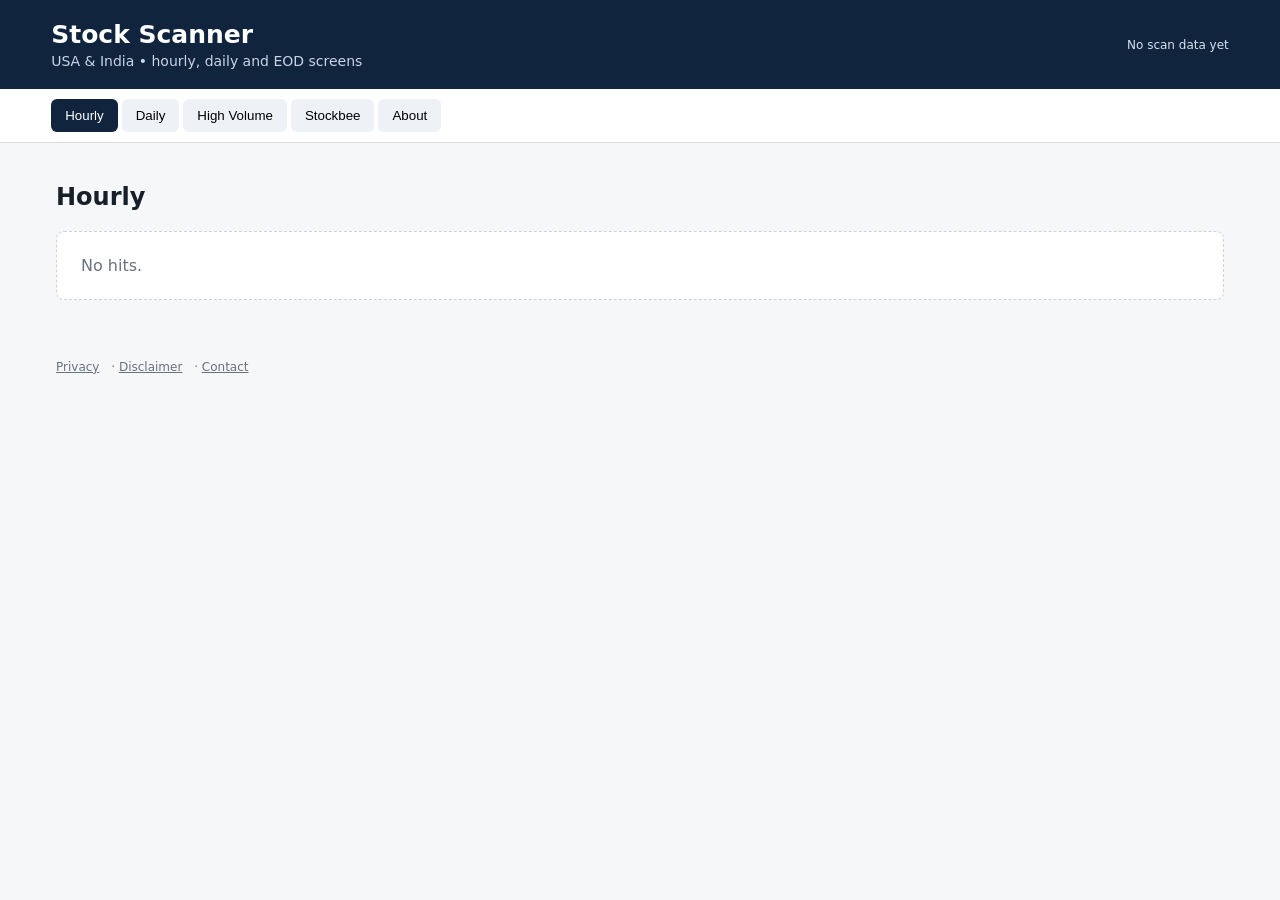
==== public/index.html @ bdb589fd "Scripts, public and database files added" ====
<!doctype html>
<html lang="en">
<head>
<meta charset="utf-8"><meta name="viewport" content="width=device-width,initial-scale=1">
<title>Stock Scanner</title>
<meta name="description" content="USA and India stock scanner results, momentum, volume and Stockbee screens.">
<link rel="stylesheet" href="style.css">
</head>
<body>
<header><div><h1>Stock Scanner</h1><p>USA & India • hourly, daily and EOD screens</p></div><div id="updated">Loading…</div></header>
<nav id="tabs">
<button class="active" data-tab="hourly">Hourly</button>
<button data-tab="daily">Daily</button>
<button data-tab="eod">High Volume</button>
<button data-tab="stockbee">Stockbee</button>
<button data-tab="about">About</button>
</nav>
<main>
<section id="hourly" class="tab active"><h2>Hourly</h2><div id="hourly-data"></div></section>
<section id="daily" class="tab"><h2>Daily</h2><div id="daily-data"></div></section>
<section id="eod" class="tab"><h2>High Volume — EOD</h2><div id="eod-data"></div></section>
<section id="stockbee" class="tab"><h2>Stockbee</h2><div id="stockbee-data"></div></section>
<section id="about" class="tab">
<h2>About this scanner</h2>
<p>This site presents rule-based stock screening results generated from the site's scanning scripts. It is for informational and educational purposes only and is not investment advice.</p>
<p>Scanner results can be delayed, incomplete or affected by data-provider limits. Always verify prices and company information independently before making financial decisions.</p>
</section>
</main>
<footer><a href="#">Privacy</a> · <a href="#">Disclaimer</a> · <a href="#">Contact</a></footer>
<script src="app.js"></script>
</body></html>
---- public/style.css ----
*{box-sizing:border-box}body{margin:0;font-family:system-ui,-apple-system,Segoe UI,Roboto,Arial,sans-serif;background:#f6f7f9;color:#17202a}header{display:flex;justify-content:space-between;align-items:center;padding:20px max(16px,4vw);background:#10243e;color:white}h1{margin:0;font-size:25px}header p{margin:4px 0 0;color:#c8d5e5;font-size:14px}#updated{font-size:12px;color:#d7e2ef;text-align:right}nav{display:flex;gap:4px;overflow:auto;padding:10px max(16px,4vw);background:white;border-bottom:1px solid #ddd;position:sticky;top:0;z-index:2}nav button{border:0;background:#eef1f5;padding:9px 14px;border-radius:6px;cursor:pointer;white-space:nowrap}nav button.active{background:#10243e;color:white}main{max-width:1200px;margin:0 auto;padding:20px 16px}.tab{display:none}.tab.active{display:block}.group{background:white;border:1px solid #e0e3e8;border-radius:8px;margin:0 0 16px;overflow:auto}.group h3{margin:0;padding:12px 14px;background:#f0f3f7;font-size:15px}.meta{padding:10px 14px;font-size:12px;color:#68727d}.table{width:100%;border-collapse:collapse;font-size:13px}.table th,.table td{padding:9px 12px;border-top:1px solid #edf0f3;text-align:left;white-space:nowrap}.table th{font-size:11px;text-transform:uppercase;color:#66717d;background:#fafbfc}.ticker{font-weight:700}.empty{background:white;border:1px dashed #cbd2da;border-radius:8px;padding:24px;color:#69737d}footer{max-width:1200px;margin:20px auto;padding:20px 16px;color:#68727d;font-size:12px}footer a{color:inherit;margin-right:8px}@media(max-width:650px){header{align-items:flex-start;gap:10px;flex-direction:column}#updated{text-align:left}}
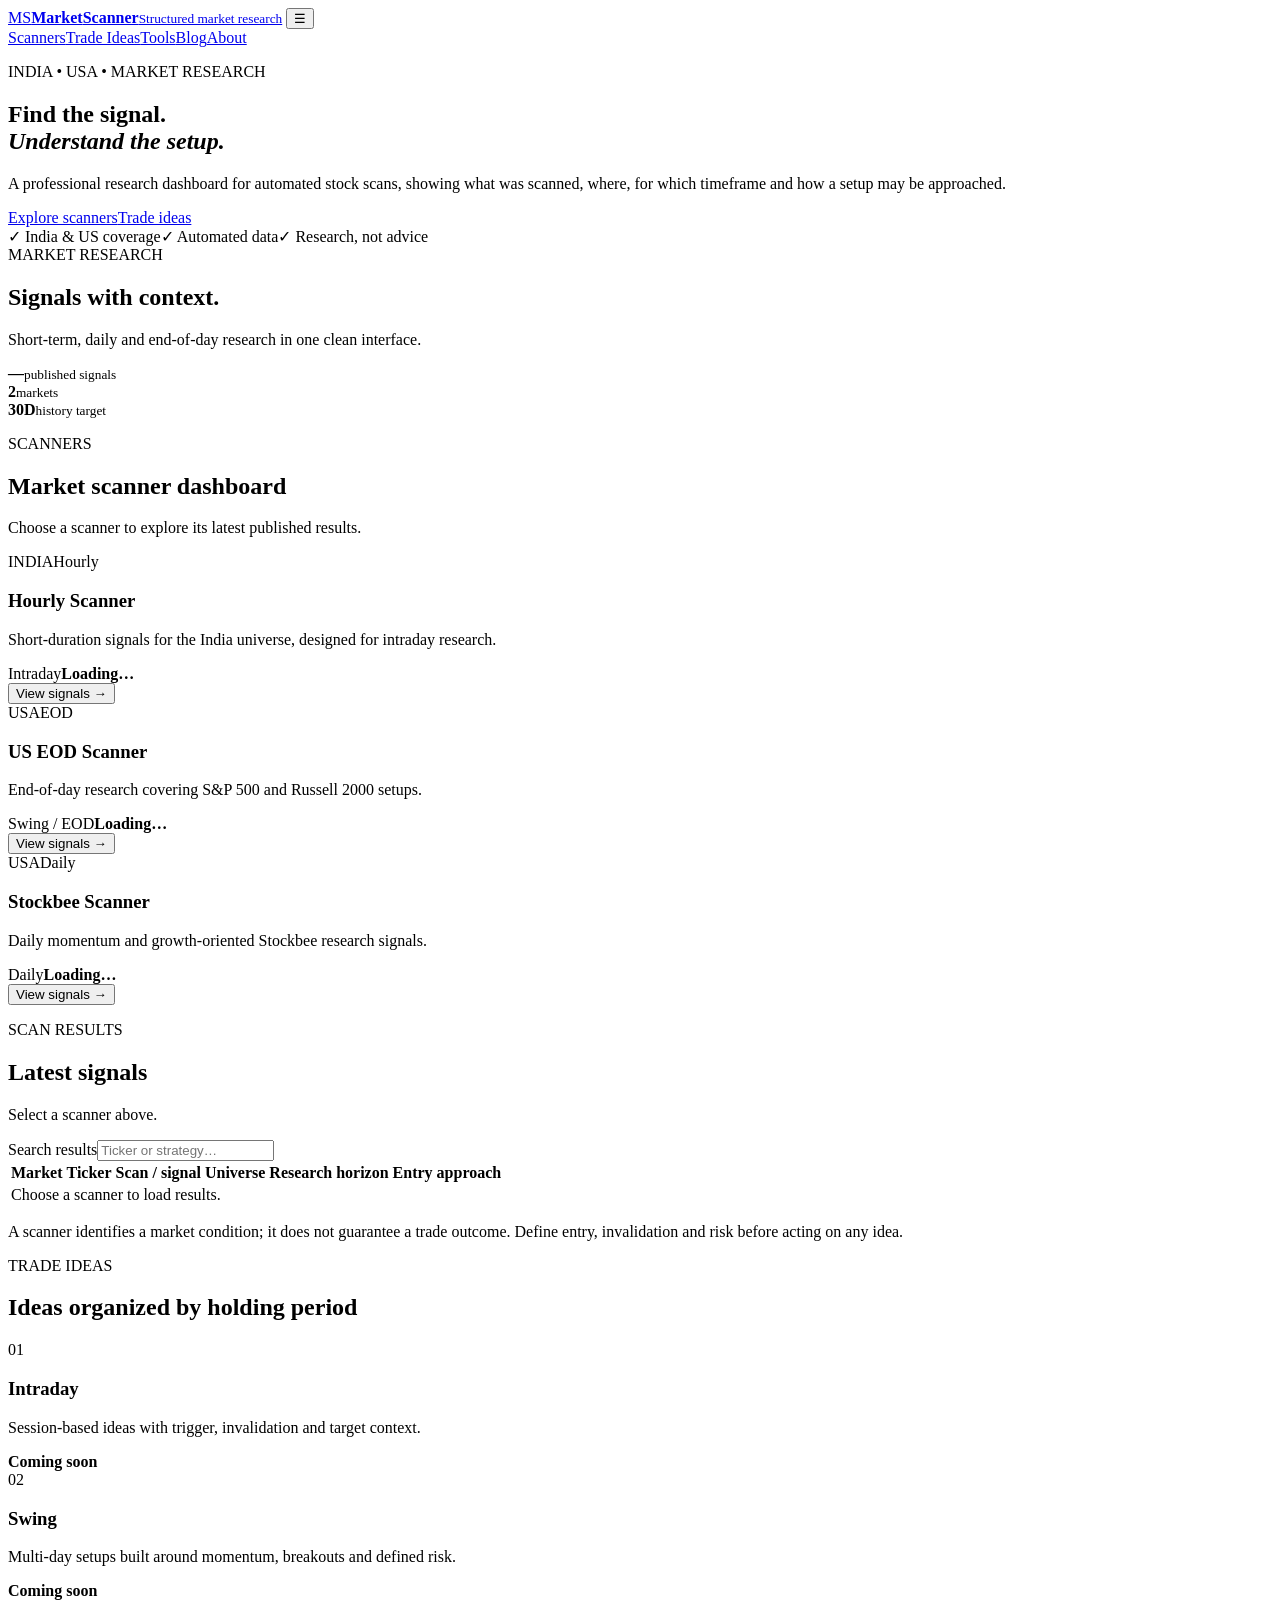
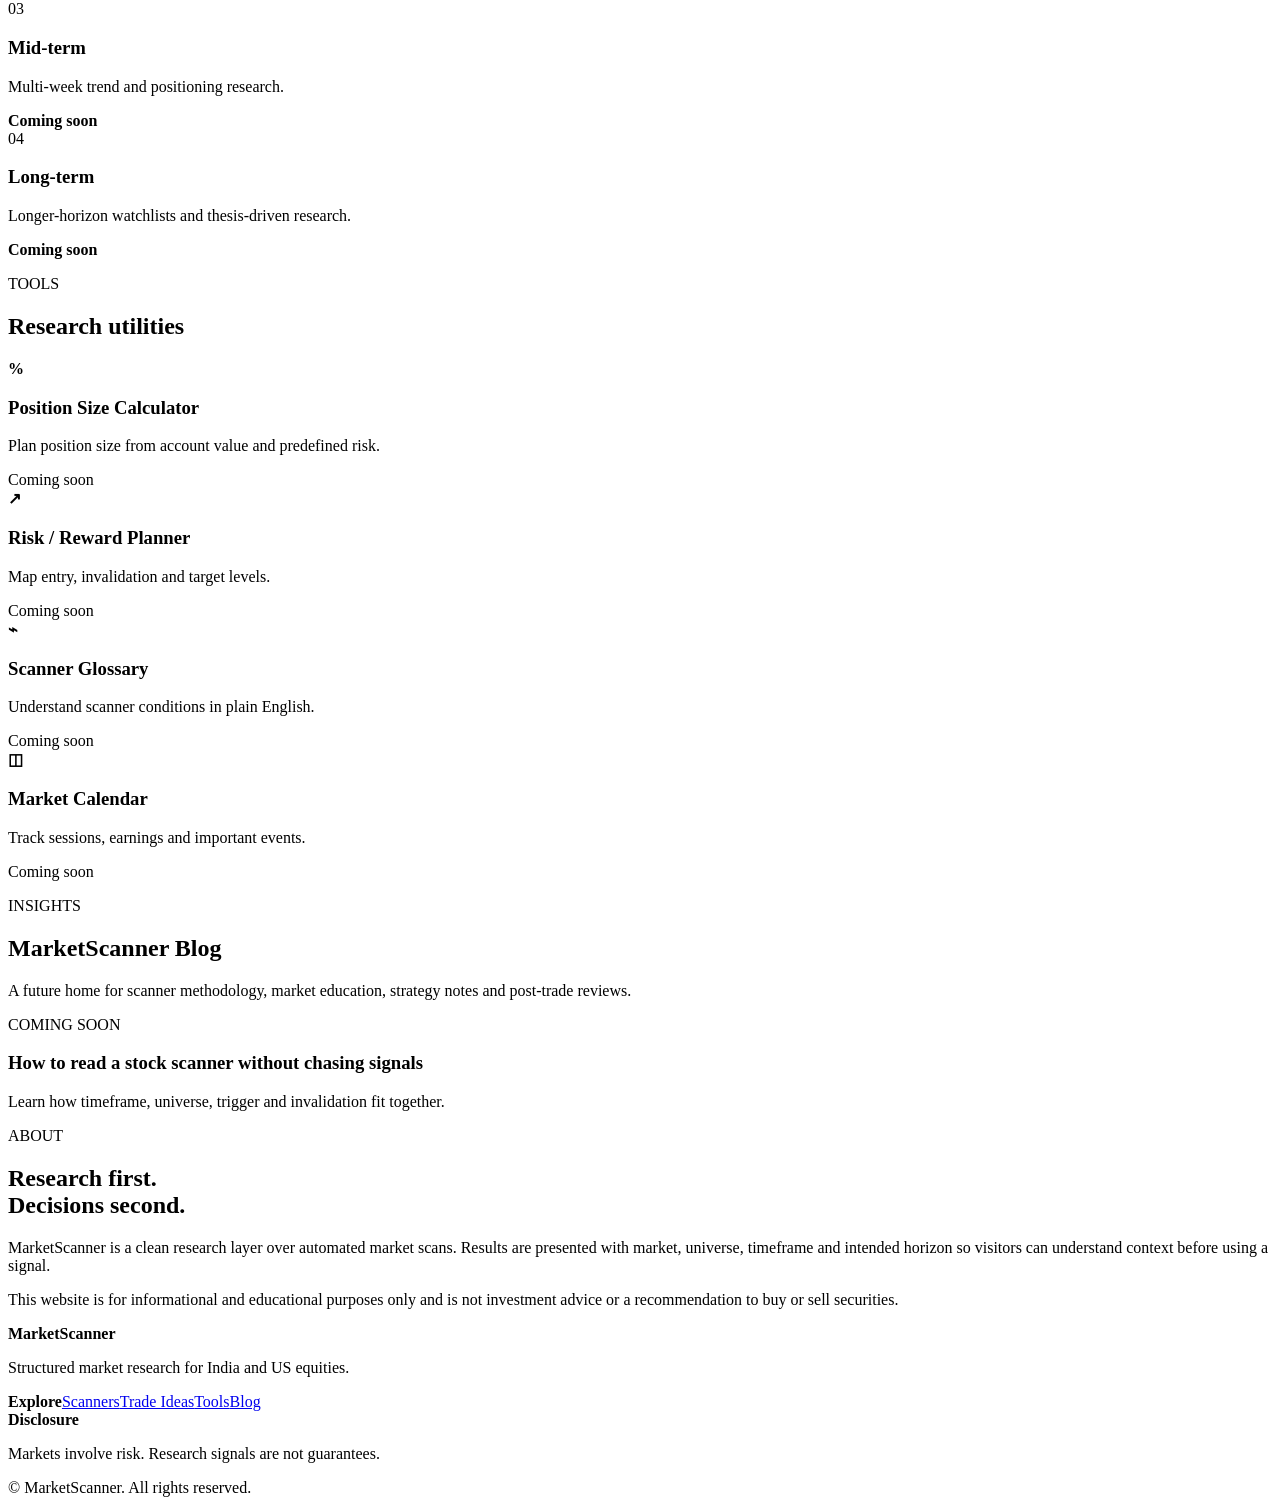
==== commit 325cbbfb: "Add files via upload" ====
--- a/public/index.html
+++ b/public/index.html
@@ -2,30 +2,60 @@
 <html lang="en">
 <head>
 <meta charset="utf-8"><meta name="viewport" content="width=device-width,initial-scale=1">
-<title>Stock Scanner</title>
-<meta name="description" content="USA and India stock scanner results, momentum, volume and Stockbee screens.">
-<link rel="stylesheet" href="style.css">
+<title>MarketScanner | India & US Stock Market Research</title>
+<meta name="description" content="Professional stock market scanner for India and the United States. Explore hourly, EOD and Stockbee signals with market, timeframe and strategy context.">
+<meta name="robots" content="index,follow"><meta name="theme-color" content="#f7f9fc">
+<meta property="og:type" content="website"><meta property="og:title" content="MarketScanner | India & US Stock Market Research">
+<meta property="og:description" content="Structured stock scanner research for India and US equities.">
+<link rel="stylesheet" href="assets/styles.css">
 </head>
 <body>
-<header><div><h1>Stock Scanner</h1><p>USA & India • hourly, daily and EOD screens</p></div><div id="updated">Loading…</div></header>
-<nav id="tabs">
-<button class="active" data-tab="hourly">Hourly</button>
-<button data-tab="daily">Daily</button>
-<button data-tab="eod">High Volume</button>
-<button data-tab="stockbee">Stockbee</button>
-<button data-tab="about">About</button>
-</nav>
+<header class="site-header"><div class="container nav-wrap">
+<a class="brand" href="#home"><span class="brand-mark">MS</span><span><strong>Market<span>Scanner</span></strong><small>Structured market research</small></span></a>
+<button class="nav-toggle" aria-label="Toggle navigation">☰</button>
+<nav class="nav" aria-label="Primary navigation"><a href="#scanners">Scanners</a><a href="#ideas">Trade Ideas</a><a href="#tools">Tools</a><a href="#blog">Blog</a><a href="#about">About</a></nav>
+</div></header>
 <main>
-<section id="hourly" class="tab active"><h2>Hourly</h2><div id="hourly-data"></div></section>
-<section id="daily" class="tab"><h2>Daily</h2><div id="daily-data"></div></section>
-<section id="eod" class="tab"><h2>High Volume — EOD</h2><div id="eod-data"></div></section>
-<section id="stockbee" class="tab"><h2>Stockbee</h2><div id="stockbee-data"></div></section>
-<section id="about" class="tab">
-<h2>About this scanner</h2>
-<p>This site presents rule-based stock screening results generated from the site's scanning scripts. It is for informational and educational purposes only and is not investment advice.</p>
-<p>Scanner results can be delayed, incomplete or affected by data-provider limits. Always verify prices and company information independently before making financial decisions.</p>
-</section>
+<section id="home" class="hero"><div class="container hero-grid"><div>
+<p class="eyebrow">INDIA • USA • MARKET RESEARCH</p>
+<h1>Find the signal.<br><em>Understand the setup.</em></h1>
+<p class="lead">A professional research dashboard for automated stock scans, showing what was scanned, where, for which timeframe and how a setup may be approached.</p>
+<div class="actions"><a class="btn primary" href="#scanners">Explore scanners</a><a class="btn secondary" href="#ideas">Trade ideas</a></div>
+<div class="trust"><span>✓ India &amp; US coverage</span><span>✓ Automated data</span><span>✓ Research, not advice</span></div>
+</div><div class="hero-panel"><span class="eyebrow light">MARKET RESEARCH</span><h2>Signals with context.</h2><p>Short-term, daily and end-of-day research in one clean interface.</p>
+<div class="stats"><div><b id="total">—</b><small>published signals</small></div><div><b>2</b><small>markets</small></div><div><b>30D</b><small>history target</small></div></div></div></div></section>
+
+<section id="scanners" class="section"><div class="container"><div class="section-head"><div><p class="eyebrow">SCANNERS</p><h2>Market scanner dashboard</h2><p class="muted">Choose a scanner to explore its latest published results.</p></div></div>
+<div class="scanner-grid">
+<article class="scanner-card"><div class="card-top"><span class="pill india">INDIA</span><span>Hourly</span></div><h3>Hourly Scanner</h3><p>Short-duration signals for the India universe, designed for intraday research.</p><div class="meta"><span>Intraday</span><b id="hourly-count">Loading…</b></div><button class="text-link" data-scan="hourly">View signals →</button></article>
+<article class="scanner-card"><div class="card-top"><span class="pill usa">USA</span><span>EOD</span></div><h3>US EOD Scanner</h3><p>End-of-day research covering S&amp;P 500 and Russell 2000 setups.</p><div class="meta"><span>Swing / EOD</span><b id="eod-count">Loading…</b></div><button class="text-link" data-scan="eod">View signals →</button></article>
+<article class="scanner-card"><div class="card-top"><span class="pill usa">USA</span><span>Daily</span></div><h3>Stockbee Scanner</h3><p>Daily momentum and growth-oriented Stockbee research signals.</p><div class="meta"><span>Daily</span><b id="stockbee-count">Loading…</b></div><button class="text-link" data-scan="stockbee">View signals →</button></article>
+</div></div></section>
+
+<section id="results" class="section gray"><div class="container"><div class="section-head results-head"><div><p class="eyebrow">SCAN RESULTS</p><h2 id="result-title">Latest signals</h2><p class="muted" id="result-context">Select a scanner above.</p></div><div><label class="search-label" for="search">Search results</label><input id="search" type="search" placeholder="Ticker or strategy…"></div></div>
+<div class="table-wrap"><table><thead><tr><th>Market</th><th>Ticker</th><th>Scan / signal</th><th>Universe</th><th>Research horizon</th><th>Entry approach</th></tr></thead><tbody id="results-body"><tr><td colspan="6" class="empty">Choose a scanner to load results.</td></tr></tbody></table></div>
+<p class="disclaimer">A scanner identifies a market condition; it does not guarantee a trade outcome. Define entry, invalidation and risk before acting on any idea.</p></div></section>
+
+<section id="ideas" class="section"><div class="container"><p class="eyebrow">TRADE IDEAS</p><h2>Ideas organized by holding period</h2><div class="idea-grid">
+<article><span>01</span><h3>Intraday</h3><p>Session-based ideas with trigger, invalidation and target context.</p><b>Coming soon</b></article>
+<article><span>02</span><h3>Swing</h3><p>Multi-day setups built around momentum, breakouts and defined risk.</p><b>Coming soon</b></article>
+<article><span>03</span><h3>Mid-term</h3><p>Multi-week trend and positioning research.</p><b>Coming soon</b></article>
+<article><span>04</span><h3>Long-term</h3><p>Longer-horizon watchlists and thesis-driven research.</p><b>Coming soon</b></article>
+</div></div></section>
+
+<section id="tools" class="section gray"><div class="container"><p class="eyebrow">TOOLS</p><h2>Research utilities</h2><div class="tool-grid">
+<article><strong>%</strong><h3>Position Size Calculator</h3><p>Plan position size from account value and predefined risk.</p><span>Coming soon</span></article>
+<article><strong>↗</strong><h3>Risk / Reward Planner</h3><p>Map entry, invalidation and target levels.</p><span>Coming soon</span></article>
+<article><strong>⌁</strong><h3>Scanner Glossary</h3><p>Understand scanner conditions in plain English.</p><span>Coming soon</span></article>
+<article><strong>◫</strong><h3>Market Calendar</h3><p>Track sessions, earnings and important events.</p><span>Coming soon</span></article>
+</div></div></section>
+
+<section id="blog" class="section"><div class="container blog-grid"><div><p class="eyebrow">INSIGHTS</p><h2>MarketScanner Blog</h2><p class="muted">A future home for scanner methodology, market education, strategy notes and post-trade reviews.</p></div>
+<article class="blog-card"><span class="pill usa">COMING SOON</span><h3>How to read a stock scanner without chasing signals</h3><p>Learn how timeframe, universe, trigger and invalidation fit together.</p></article></div></section>
+
+<section id="about" class="about"><div class="container about-grid"><div><p class="eyebrow light">ABOUT</p><h2>Research first.<br>Decisions second.</h2></div>
+<div><p>MarketScanner is a clean research layer over automated market scans. Results are presented with market, universe, timeframe and intended horizon so visitors can understand context before using a signal.</p><p class="fine">This website is for informational and educational purposes only and is not investment advice or a recommendation to buy or sell securities.</p></div></div></section>
 </main>
-<footer><a href="#">Privacy</a> · <a href="#">Disclaimer</a> · <a href="#">Contact</a></footer>
-<script src="app.js"></script>
-</body></html>
+<footer><div class="container footer-grid"><div><strong>MarketScanner</strong><p>Structured market research for India and US equities.</p></div><div><strong>Explore</strong><a href="#scanners">Scanners</a><a href="#ideas">Trade Ideas</a><a href="#tools">Tools</a><a href="#blog">Blog</a></div><div><strong>Disclosure</strong><p>Markets involve risk. Research signals are not guarantees.</p></div></div><div class="container copyright">© <span id="year"></span> MarketScanner. All rights reserved.</div></footer>
+<script src="assets/app.js"></script>
+</body></html>
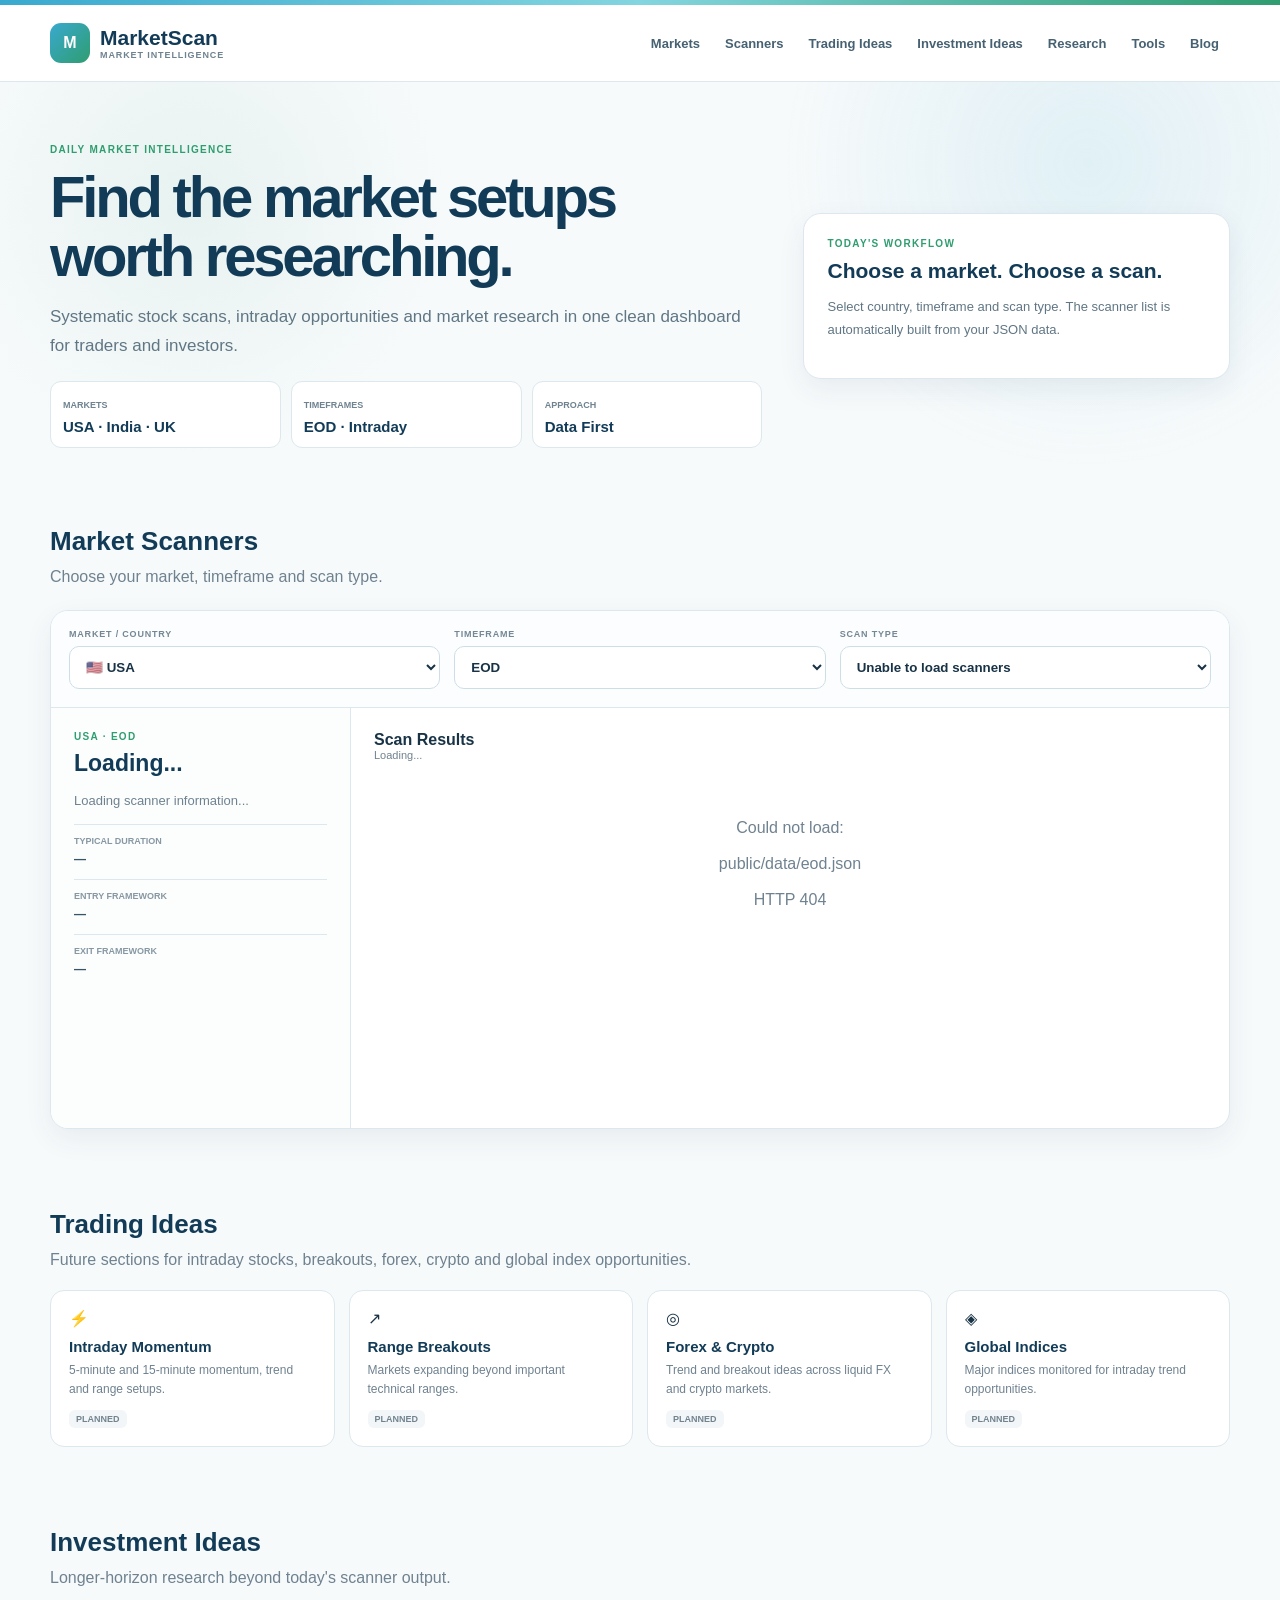
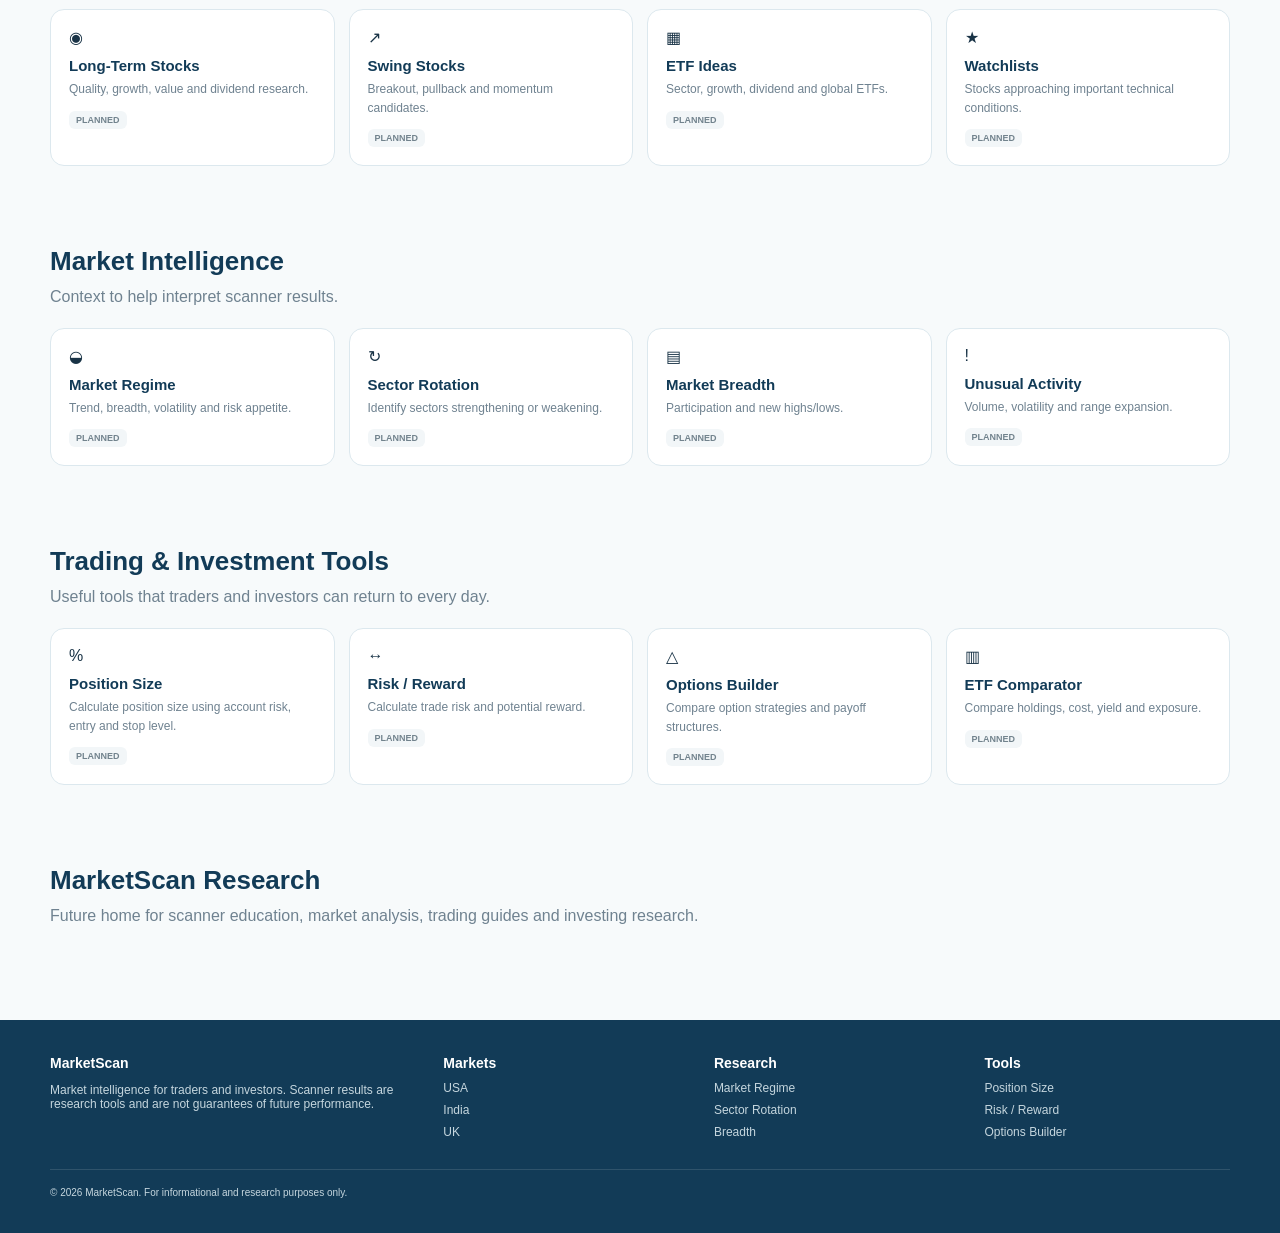
==== commit 61e784ca: "Update print statement from 'Hello' to 'Goodbye'" ====
--- a/public/index.html
+++ b/public/index.html
@@ -1,61 +1,2309 @@
-<!doctype html>
+<!DOCTYPE html>
 <html lang="en">
 <head>
-<meta charset="utf-8"><meta name="viewport" content="width=device-width,initial-scale=1">
-<title>MarketScanner | India & US Stock Market Research</title>
-<meta name="description" content="Professional stock market scanner for India and the United States. Explore hourly, EOD and Stockbee signals with market, timeframe and strategy context.">
-<meta name="robots" content="index,follow"><meta name="theme-color" content="#f7f9fc">
-<meta property="og:type" content="website"><meta property="og:title" content="MarketScanner | India & US Stock Market Research">
-<meta property="og:description" content="Structured stock scanner research for India and US equities.">
-<link rel="stylesheet" href="assets/styles.css">
+<meta charset="UTF-8">
+
+<meta name="viewport" content="width=device-width, initial-scale=1.0">
+
+<title>MarketScan | Stock Scanners & Market Intelligence</title>
+
+<meta name="description"
+content="MarketScan provides stock scanner results, intraday scans, EOD setups, trading ideas and market intelligence for USA, India and UK markets.">
+
+<meta name="keywords"
+content="stock scanner, stock screener, intraday scanner, EOD scanner, USA stocks, India stocks, UK stocks, swing trading, market intelligence">
+
+<meta name="robots" content="index,follow">
+
+<style>
+
+:root {
+    --navy: #123b57;
+    --blue: #39a9cf;
+    --green: #2f9d70;
+    --ink: #193346;
+    --muted: #6f8290;
+    --line: #dce8ee;
+    --bg: #f7fafb;
+    --white: #ffffff;
+    --soft: #eef8fb;
+    --shadow: 0 10px 28px rgba(25,63,83,.07);
+}
+
+* {
+    box-sizing: border-box;
+}
+
+html {
+    scroll-behavior: smooth;
+}
+
+body {
+    margin: 0;
+    background: var(--bg);
+    color: var(--ink);
+    font-family: Arial, Helvetica, sans-serif;
+}
+
+/* TOP COLOR BORDER */
+
+body:before {
+    content: "";
+    display: block;
+    height: 5px;
+
+    background: linear-gradient(
+        90deg,
+        var(--blue),
+        #83d5df,
+        var(--green)
+    );
+}
+
+.container {
+    width: min(1180px, calc(100% - 32px));
+    margin: auto;
+}
+
+a {
+    text-decoration: none;
+    color: inherit;
+}
+
+/* ================= HEADER ================= */
+
+header {
+    background: rgba(255,255,255,.97);
+    border-bottom: 1px solid var(--line);
+
+    position: sticky;
+    top: 0;
+    z-index: 100;
+}
+
+.header {
+    height: 76px;
+
+    display: flex;
+    align-items: center;
+    justify-content: space-between;
+
+    gap: 20px;
+}
+
+.brand {
+    display: flex;
+    align-items: center;
+    gap: 10px;
+}
+
+.logo {
+    width: 40px;
+    height: 40px;
+
+    border-radius: 11px;
+
+    display: grid;
+    place-items: center;
+
+    background: linear-gradient(
+        135deg,
+        var(--blue),
+        var(--green)
+    );
+
+    color: white;
+    font-weight: 900;
+}
+
+.brand b {
+    font-size: 21px;
+    color: var(--navy);
+}
+
+.brand small {
+    display: block;
+
+    color: var(--muted);
+
+    font-size: 9px;
+    text-transform: uppercase;
+    letter-spacing: .1em;
+
+    font-weight: 800;
+}
+
+/* NAVIGATION */
+
+nav {
+    display: flex;
+    gap: 3px;
+}
+
+.nav {
+    position: relative;
+}
+
+.nav > a {
+
+    display: block;
+
+    padding: 11px 11px;
+
+    border-radius: 8px;
+
+    font-size: 13px;
+    font-weight: 700;
+
+    color: #466172;
+}
+
+.nav > a:hover {
+
+    background: var(--soft);
+    color: var(--navy);
+
+}
+
+/* DROPDOWN */
+
+.drop {
+
+    display: none;
+
+    position: absolute;
+
+    top: 43px;
+    left: 0;
+
+    width: 220px;
+
+    background: white;
+
+    border: 1px solid var(--line);
+
+    border-radius: 12px;
+
+    padding: 7px;
+
+    box-shadow: var(--shadow);
+
+}
+
+.nav:hover .drop {
+    display: block;
+}
+
+.drop a {
+
+    display: block;
+
+    padding: 10px;
+
+    border-radius: 7px;
+
+    font-size: 12px;
+
+    color: #516b7b;
+}
+
+.drop a:hover {
+
+    background: var(--soft);
+
+}
+
+/* ================= HERO ================= */
+
+.hero {
+
+    padding: 62px 0 38px;
+
+    background:
+
+    radial-gradient(
+        circle at 85% 20%,
+        rgba(57,169,207,.12),
+        transparent 27%
+    ),
+
+    radial-gradient(
+        circle at 15% 30%,
+        rgba(47,157,112,.08),
+        transparent 23%
+    );
+}
+
+.hero-grid {
+
+    display: grid;
+
+    grid-template-columns: 1.25fr .75fr;
+
+    gap: 40px;
+
+    align-items: center;
+}
+
+.eyebrow {
+
+    font-size: 10px;
+
+    text-transform: uppercase;
+
+    letter-spacing: .13em;
+
+    font-weight: 900;
+
+    color: var(--green);
+}
+
+h1 {
+
+    font-size: clamp(38px,5vw,58px);
+
+    line-height: 1.02;
+
+    letter-spacing: -.055em;
+
+    color: var(--navy);
+
+    margin: 12px 0 18px;
+}
+
+.hero p {
+
+    color: #607684;
+
+    font-size: 17px;
+
+    line-height: 1.7;
+}
+
+.hero-card {
+
+    background: white;
+
+    border: 1px solid var(--line);
+
+    border-radius: 18px;
+
+    padding: 24px;
+
+    box-shadow: var(--shadow);
+}
+
+.stats {
+
+    display: grid;
+
+    grid-template-columns: repeat(3,1fr);
+
+    gap: 10px;
+
+    margin-top: 20px;
+}
+
+.stat {
+
+    background: white;
+
+    border: 1px solid var(--line);
+
+    border-radius: 11px;
+
+    padding: 12px;
+}
+
+.stat span {
+
+    font-size: 9px;
+
+    color: var(--muted);
+
+    text-transform: uppercase;
+
+    font-weight: 900;
+}
+
+.stat strong {
+
+    display: block;
+
+    margin-top: 6px;
+
+    color: var(--navy);
+
+    font-size: 15px;
+}
+
+/* ================= SECTIONS ================= */
+
+.section {
+
+    padding: 40px 0;
+}
+
+.section h2 {
+
+    margin: 0;
+
+    color: var(--navy);
+
+    font-size: 26px;
+}
+
+.lead {
+
+    color: var(--muted);
+
+    line-height: 1.6;
+
+    margin-top: 7px;
+}
+
+/* ================= SCANNER ================= */
+
+.shell {
+
+    margin-top: 20px;
+
+    background: white;
+
+    border: 1px solid var(--line);
+
+    border-radius: 18px;
+
+    overflow: hidden;
+
+    box-shadow: var(--shadow);
+}
+
+.controls {
+
+    display: grid;
+
+    grid-template-columns: repeat(3,1fr);
+
+    gap: 14px;
+
+    padding: 18px;
+
+    background: #fbfdfe;
+
+    border-bottom: 1px solid var(--line);
+}
+
+label {
+
+    display: block;
+
+    font-size: 9px;
+
+    text-transform: uppercase;
+
+    letter-spacing: .09em;
+
+    font-weight: 900;
+
+    color: #748794;
+
+    margin-bottom: 7px;
+}
+
+select {
+
+    width: 100%;
+
+    padding: 12px;
+
+    border: 1px solid #cedee6;
+
+    border-radius: 10px;
+
+    background: white;
+
+    font-weight: 700;
+
+    color: var(--ink);
+}
+
+.scan-layout {
+
+    display: grid;
+
+    grid-template-columns: 300px 1fr;
+
+    min-height: 420px;
+}
+
+.summary {
+
+    padding: 23px;
+
+    background: #fcfefe;
+
+    border-right: 1px solid var(--line);
+}
+
+.summary h3 {
+
+    font-size: 23px;
+
+    color: var(--navy);
+
+    margin: 8px 0;
+}
+
+.summary p {
+
+    font-size: 13px;
+
+    line-height: 1.65;
+
+    color: var(--muted);
+}
+
+.method {
+
+    border-top: 1px solid var(--line);
+
+    padding: 11px 0;
+}
+
+.method span {
+
+    display: block;
+
+    font-size: 9px;
+
+    text-transform: uppercase;
+
+    color: #8798a3;
+
+    font-weight: 900;
+}
+
+.method b {
+
+    display: block;
+
+    font-size: 12px;
+
+    line-height: 1.5;
+
+    margin-top: 4px;
+
+    color: #385467;
+}
+
+/* RESULTS */
+
+.results {
+
+    padding: 23px;
+}
+
+.result-top {
+
+    display: flex;
+
+    justify-content: space-between;
+
+    gap: 15px;
+
+    margin-bottom: 13px;
+}
+
+.count,
+.updated {
+
+    font-size: 11px;
+
+    color: var(--muted);
+}
+
+.table-wrap {
+
+    overflow: auto;
+
+    border: 1px solid var(--line);
+
+    border-radius: 12px;
+}
+
+table {
+
+    border-collapse: collapse;
+
+    width: 100%;
+
+    min-width: 650px;
+}
+
+th,
+td {
+
+    padding: 12px;
+
+    text-align: left;
+
+    border-bottom: 1px solid #edf2f5;
+
+    font-size: 12px;
+}
+
+th {
+
+    background: #f7fafb;
+
+    color: #6b7f8c;
+
+    font-size: 9px;
+
+    text-transform: uppercase;
+
+    letter-spacing: .07em;
+}
+
+.ticker {
+
+    font-weight: 900;
+
+    color: var(--navy);
+}
+
+.pill {
+
+    padding: 4px 8px;
+
+    border-radius: 20px;
+
+    background: var(--soft);
+
+    color: #277d9c;
+
+    font-size: 10px;
+
+    font-weight: 800;
+}
+
+.empty {
+
+    padding: 45px;
+
+    text-align: center;
+
+    color: var(--muted);
+}
+
+/* ================= CARDS ================= */
+
+.cards {
+
+    display: grid;
+
+    grid-template-columns: repeat(4,1fr);
+
+    gap: 14px;
+
+    margin-top: 18px;
+}
+
+.card {
+
+    background: white;
+
+    border: 1px solid var(--line);
+
+    border-radius: 14px;
+
+    padding: 18px;
+}
+
+.card h3 {
+
+    font-size: 15px;
+
+    color: var(--navy);
+
+    margin: 10px 0 6px;
+}
+
+.card p {
+
+    font-size: 12px;
+
+    line-height: 1.55;
+
+    color: var(--muted);
+
+    margin: 0;
+}
+
+.badge {
+
+    display: inline-block;
+
+    margin-top: 12px;
+
+    padding: 4px 7px;
+
+    border-radius: 6px;
+
+    background: #f2f6f8;
+
+    font-size: 9px;
+
+    text-transform: uppercase;
+
+    font-weight: 900;
+
+    color: #72838d;
+}
+
+/* ================= FOOTER ================= */
+
+footer {
+
+    margin-top: 35px;
+
+    background: var(--navy);
+
+    color: #c5d6de;
+
+    padding: 35px 0;
+
+    font-size: 12px;
+}
+
+.footer {
+
+    display: grid;
+
+    grid-template-columns: 1.5fr 1fr 1fr 1fr;
+
+    gap: 25px;
+}
+
+footer h3 {
+
+    color: white;
+
+    font-size: 14px;
+
+    margin: 0 0 10px;
+}
+
+footer a {
+
+    display: block;
+
+    margin: 8px 0;
+}
+
+.copyright {
+
+    border-top: 1px solid rgba(255,255,255,.12);
+
+    padding-top: 17px;
+
+    margin-top: 22px;
+
+    font-size: 10px;
+}
+
+/* MOBILE */
+
+@media(max-width:900px){
+
+    nav {
+        display: none;
+    }
+
+    .hero-grid,
+    .scan-layout {
+        grid-template-columns: 1fr;
+    }
+
+    .summary {
+        border-right: 0;
+        border-bottom: 1px solid var(--line);
+    }
+
+    .cards {
+        grid-template-columns: repeat(2,1fr);
+    }
+
+    .footer {
+        grid-template-columns: 1fr 1fr;
+    }
+}
+
+@media(max-width:600px){
+
+    .controls,
+    .cards,
+    .footer {
+        grid-template-columns: 1fr;
+    }
+
+    .hero {
+        padding-top: 42px;
+    }
+}
+
+</style>
 </head>
+
 <body>
-<header class="site-header"><div class="container nav-wrap">
-<a class="brand" href="#home"><span class="brand-mark">MS</span><span><strong>Market<span>Scanner</span></strong><small>Structured market research</small></span></a>
-<button class="nav-toggle" aria-label="Toggle navigation">☰</button>
-<nav class="nav" aria-label="Primary navigation"><a href="#scanners">Scanners</a><a href="#ideas">Trade Ideas</a><a href="#tools">Tools</a><a href="#blog">Blog</a><a href="#about">About</a></nav>
-</div></header>
+
+<header>
+
+<div class="container header">
+
+<a class="brand" href="#">
+
+<div class="logo">M</div>
+
+<div>
+
+<b>MarketScan</b>
+
+<small>Market Intelligence</small>
+
+</div>
+
+</a>
+
+<nav>
+
+<div class="nav">
+
+<a href="#markets">Markets</a>
+
+<div class="drop">
+
+<a href="#scanner">USA</a>
+<a href="#scanner">India</a>
+<a href="#scanner">UK</a>
+<a href="#ideas">Forex</a>
+<a href="#ideas">Crypto</a>
+
+</div>
+
+</div>
+
+<div class="nav">
+
+<a href="#scanner">Scanners</a>
+
+<div class="drop">
+
+<a href="#scanner">USA EOD</a>
+<a href="#scanner">USA Intraday</a>
+
+<a href="#scanner">India EOD</a>
+<a href="#scanner">India Intraday</a>
+
+<a href="#scanner">UK EOD</a>
+<a href="#scanner">UK Intraday</a>
+
+</div>
+
+</div>
+
+<div class="nav">
+
+<a href="#ideas">Trading Ideas</a>
+
+<div class="drop">
+
+<a href="#ideas">Intraday</a>
+<a href="#ideas">Breakouts</a>
+<a href="#ideas">Momentum</a>
+<a href="#ideas">Forex & Crypto</a>
+
+</div>
+
+</div>
+
+<div class="nav">
+
+<a href="#investing">Investment Ideas</a>
+
+<div class="drop">
+
+<a href="#investing">Long-Term Stocks</a>
+<a href="#investing">Swing Stocks</a>
+<a href="#investing">ETF Ideas</a>
+
+</div>
+
+</div>
+
+<div class="nav">
+
+<a href="#research">Research</a>
+
+<div class="drop">
+
+<a href="#research">Market Regime</a>
+<a href="#research">Sector Rotation</a>
+<a href="#research">Market Breadth</a>
+
+</div>
+
+</div>
+
+<div class="nav">
+
+<a href="#tools">Tools</a>
+
+<div class="drop">
+
+<a href="#tools">Position Size</a>
+<a href="#tools">Risk / Reward</a>
+<a href="#tools">Options Builder</a>
+<a href="#tools">ETF Comparator</a>
+
+</div>
+
+</div>
+
+<div class="nav">
+
+<a href="#blog">Blog</a>
+
+</div>
+
+</nav>
+
+</div>
+
+</header>
+
+
 <main>
-<section id="home" class="hero"><div class="container hero-grid"><div>
-<p class="eyebrow">INDIA • USA • MARKET RESEARCH</p>
-<h1>Find the signal.<br><em>Understand the setup.</em></h1>
-<p class="lead">A professional research dashboard for automated stock scans, showing what was scanned, where, for which timeframe and how a setup may be approached.</p>
-<div class="actions"><a class="btn primary" href="#scanners">Explore scanners</a><a class="btn secondary" href="#ideas">Trade ideas</a></div>
-<div class="trust"><span>✓ India &amp; US coverage</span><span>✓ Automated data</span><span>✓ Research, not advice</span></div>
-</div><div class="hero-panel"><span class="eyebrow light">MARKET RESEARCH</span><h2>Signals with context.</h2><p>Short-term, daily and end-of-day research in one clean interface.</p>
-<div class="stats"><div><b id="total">—</b><small>published signals</small></div><div><b>2</b><small>markets</small></div><div><b>30D</b><small>history target</small></div></div></div></div></section>
-
-<section id="scanners" class="section"><div class="container"><div class="section-head"><div><p class="eyebrow">SCANNERS</p><h2>Market scanner dashboard</h2><p class="muted">Choose a scanner to explore its latest published results.</p></div></div>
-<div class="scanner-grid">
-<article class="scanner-card"><div class="card-top"><span class="pill india">INDIA</span><span>Hourly</span></div><h3>Hourly Scanner</h3><p>Short-duration signals for the India universe, designed for intraday research.</p><div class="meta"><span>Intraday</span><b id="hourly-count">Loading…</b></div><button class="text-link" data-scan="hourly">View signals →</button></article>
-<article class="scanner-card"><div class="card-top"><span class="pill usa">USA</span><span>EOD</span></div><h3>US EOD Scanner</h3><p>End-of-day research covering S&amp;P 500 and Russell 2000 setups.</p><div class="meta"><span>Swing / EOD</span><b id="eod-count">Loading…</b></div><button class="text-link" data-scan="eod">View signals →</button></article>
-<article class="scanner-card"><div class="card-top"><span class="pill usa">USA</span><span>Daily</span></div><h3>Stockbee Scanner</h3><p>Daily momentum and growth-oriented Stockbee research signals.</p><div class="meta"><span>Daily</span><b id="stockbee-count">Loading…</b></div><button class="text-link" data-scan="stockbee">View signals →</button></article>
-</div></div></section>
-
-<section id="results" class="section gray"><div class="container"><div class="section-head results-head"><div><p class="eyebrow">SCAN RESULTS</p><h2 id="result-title">Latest signals</h2><p class="muted" id="result-context">Select a scanner above.</p></div><div><label class="search-label" for="search">Search results</label><input id="search" type="search" placeholder="Ticker or strategy…"></div></div>
-<div class="table-wrap"><table><thead><tr><th>Market</th><th>Ticker</th><th>Scan / signal</th><th>Universe</th><th>Research horizon</th><th>Entry approach</th></tr></thead><tbody id="results-body"><tr><td colspan="6" class="empty">Choose a scanner to load results.</td></tr></tbody></table></div>
-<p class="disclaimer">A scanner identifies a market condition; it does not guarantee a trade outcome. Define entry, invalidation and risk before acting on any idea.</p></div></section>
-
-<section id="ideas" class="section"><div class="container"><p class="eyebrow">TRADE IDEAS</p><h2>Ideas organized by holding period</h2><div class="idea-grid">
-<article><span>01</span><h3>Intraday</h3><p>Session-based ideas with trigger, invalidation and target context.</p><b>Coming soon</b></article>
-<article><span>02</span><h3>Swing</h3><p>Multi-day setups built around momentum, breakouts and defined risk.</p><b>Coming soon</b></article>
-<article><span>03</span><h3>Mid-term</h3><p>Multi-week trend and positioning research.</p><b>Coming soon</b></article>
-<article><span>04</span><h3>Long-term</h3><p>Longer-horizon watchlists and thesis-driven research.</p><b>Coming soon</b></article>
-</div></div></section>
-
-<section id="tools" class="section gray"><div class="container"><p class="eyebrow">TOOLS</p><h2>Research utilities</h2><div class="tool-grid">
-<article><strong>%</strong><h3>Position Size Calculator</h3><p>Plan position size from account value and predefined risk.</p><span>Coming soon</span></article>
-<article><strong>↗</strong><h3>Risk / Reward Planner</h3><p>Map entry, invalidation and target levels.</p><span>Coming soon</span></article>
-<article><strong>⌁</strong><h3>Scanner Glossary</h3><p>Understand scanner conditions in plain English.</p><span>Coming soon</span></article>
-<article><strong>◫</strong><h3>Market Calendar</h3><p>Track sessions, earnings and important events.</p><span>Coming soon</span></article>
-</div></div></section>
-
-<section id="blog" class="section"><div class="container blog-grid"><div><p class="eyebrow">INSIGHTS</p><h2>MarketScanner Blog</h2><p class="muted">A future home for scanner methodology, market education, strategy notes and post-trade reviews.</p></div>
-<article class="blog-card"><span class="pill usa">COMING SOON</span><h3>How to read a stock scanner without chasing signals</h3><p>Learn how timeframe, universe, trigger and invalidation fit together.</p></article></div></section>
-
-<section id="about" class="about"><div class="container about-grid"><div><p class="eyebrow light">ABOUT</p><h2>Research first.<br>Decisions second.</h2></div>
-<div><p>MarketScanner is a clean research layer over automated market scans. Results are presented with market, universe, timeframe and intended horizon so visitors can understand context before using a signal.</p><p class="fine">This website is for informational and educational purposes only and is not investment advice or a recommendation to buy or sell securities.</p></div></div></section>
+
+<!-- HERO -->
+
+<section class="hero" id="markets">
+
+<div class="container hero-grid">
+
+<div>
+
+<div class="eyebrow">
+
+Daily Market Intelligence
+
+</div>
+
+<h1>
+
+Find the market setups worth researching.
+
+</h1>
+
+<p>
+
+Systematic stock scans, intraday opportunities and market research
+in one clean dashboard for traders and investors.
+
+</p>
+
+<div class="stats">
+
+<div class="stat">
+
+<span>Markets</span>
+
+<strong>USA · India · UK</strong>
+
+</div>
+
+<div class="stat">
+
+<span>Timeframes</span>
+
+<strong>EOD · Intraday</strong>
+
+</div>
+
+<div class="stat">
+
+<span>Approach</span>
+
+<strong>Data First</strong>
+
+</div>
+
+</div>
+
+</div>
+
+<div class="hero-card">
+
+<div class="eyebrow">
+
+Today's Workflow
+
+</div>
+
+<h3 style="color:#123b57;font-size:21px;margin:10px 0">
+
+Choose a market. Choose a scan.
+
+</h3>
+
+<p style="font-size:13px">
+
+Select country, timeframe and scan type.
+The scanner list is automatically built from your JSON data.
+
+</p>
+
+</div>
+
+</div>
+
+</section>
+
+
+<!-- SCANNER -->
+
+<section class="section" id="scanner">
+
+<div class="container">
+
+<h2>Market Scanners</h2>
+
+<p class="lead">
+
+Choose your market, timeframe and scan type.
+
+</p>
+
+<div class="shell">
+
+<div class="controls">
+
+<div>
+
+<label>Market / Country</label>
+
+<select id="country">
+
+<option value="usa">🇺🇸 USA</option>
+<option value="india">🇮🇳 India</option>
+<option value="uk">🇬🇧 UK</option>
+
+</select>
+
+</div>
+
+<div>
+
+<label>Timeframe</label>
+
+<select id="mode">
+
+<option value="eod">EOD</option>
+<option value="intraday">Intraday</option>
+
+</select>
+
+</div>
+
+<div>
+
+<label>Scan Type</label>
+
+<select id="scan">
+
+<option>Loading scanners...</option>
+
+</select>
+
+</div>
+
+</div>
+
+
+<div class="scan-layout">
+
+<aside class="summary">
+
+<div class="eyebrow" id="summaryLabel">
+
+USA · EOD
+
+</div>
+
+<h3 id="scanName">
+
+Loading...
+
+</h3>
+
+<p id="purpose">
+
+Loading scanner information...
+
+</p>
+
+<div class="method">
+
+<span>Typical Duration</span>
+
+<b id="duration">—</b>
+
+</div>
+
+<div class="method">
+
+<span>Entry Framework</span>
+
+<b id="entry">—</b>
+
+</div>
+
+<div class="method">
+
+<span>Exit Framework</span>
+
+<b id="exit">—</b>
+
+</div>
+
+</aside>
+
+
+<div class="results">
+
+<div class="result-top">
+
+<div>
+
+<strong id="heading">
+
+Scan Results
+
+</strong>
+
+<div class="count" id="count">
+
+Loading...
+
+</div>
+
+</div>
+
+<div class="updated" id="updated">
+
+</div>
+
+</div>
+
+<div id="table">
+
+<div class="empty">
+
+Loading data...
+
+</div>
+
+</div>
+
+</div>
+
+</div>
+
+</div>
+
+</div>
+
+</section>
+
+
+<!-- TRADING IDEAS -->
+
+<section class="section" id="ideas">
+
+<div class="container">
+
+<h2>Trading Ideas</h2>
+
+<p class="lead">
+
+Future sections for intraday stocks, breakouts, forex,
+crypto and global index opportunities.
+
+</p>
+
+<div class="cards">
+
+<div class="card">
+
+⚡
+
+<h3>Intraday Momentum</h3>
+
+<p>
+
+5-minute and 15-minute momentum,
+trend and range setups.
+
+</p>
+
+<span class="badge">Planned</span>
+
+</div>
+
+<div class="card">
+
+↗
+
+<h3>Range Breakouts</h3>
+
+<p>
+
+Markets expanding beyond important
+technical ranges.
+
+</p>
+
+<span class="badge">Planned</span>
+
+</div>
+
+<div class="card">
+
+◎
+
+<h3>Forex & Crypto</h3>
+
+<p>
+
+Trend and breakout ideas across
+liquid FX and crypto markets.
+
+</p>
+
+<span class="badge">Planned</span>
+
+</div>
+
+<div class="card">
+
+◈
+
+<h3>Global Indices</h3>
+
+<p>
+
+Major indices monitored for
+intraday trend opportunities.
+
+</p>
+
+<span class="badge">Planned</span>
+
+</div>
+
+</div>
+
+</div>
+
+</section>
+
+
+<!-- INVESTMENT -->
+
+<section class="section" id="investing">
+
+<div class="container">
+
+<h2>Investment Ideas</h2>
+
+<p class="lead">
+
+Longer-horizon research beyond today's scanner output.
+
+</p>
+
+<div class="cards">
+
+<div class="card">
+
+◉
+
+<h3>Long-Term Stocks</h3>
+
+<p>
+
+Quality, growth, value and dividend research.
+
+</p>
+
+<span class="badge">Planned</span>
+
+</div>
+
+<div class="card">
+
+↗
+
+<h3>Swing Stocks</h3>
+
+<p>
+
+Breakout, pullback and momentum candidates.
+
+</p>
+
+<span class="badge">Planned</span>
+
+</div>
+
+<div class="card">
+
+▦
+
+<h3>ETF Ideas</h3>
+
+<p>
+
+Sector, growth, dividend and global ETFs.
+
+</p>
+
+<span class="badge">Planned</span>
+
+</div>
+
+<div class="card">
+
+★
+
+<h3>Watchlists</h3>
+
+<p>
+
+Stocks approaching important technical conditions.
+
+</p>
+
+<span class="badge">Planned</span>
+
+</div>
+
+</div>
+
+</div>
+
+</section>
+
+
+<!-- RESEARCH -->
+
+<section class="section" id="research">
+
+<div class="container">
+
+<h2>Market Intelligence</h2>
+
+<p class="lead">
+
+Context to help interpret scanner results.
+
+</p>
+
+<div class="cards">
+
+<div class="card">
+
+◒
+
+<h3>Market Regime</h3>
+
+<p>
+
+Trend, breadth, volatility and risk appetite.
+
+</p>
+
+<span class="badge">Planned</span>
+
+</div>
+
+<div class="card">
+
+↻
+
+<h3>Sector Rotation</h3>
+
+<p>
+
+Identify sectors strengthening or weakening.
+
+</p>
+
+<span class="badge">Planned</span>
+
+</div>
+
+<div class="card">
+
+▤
+
+<h3>Market Breadth</h3>
+
+<p>
+
+Participation and new highs/lows.
+
+</p>
+
+<span class="badge">Planned</span>
+
+</div>
+
+<div class="card">
+
+!
+
+<h3>Unusual Activity</h3>
+
+<p>
+
+Volume, volatility and range expansion.
+
+</p>
+
+<span class="badge">Planned</span>
+
+</div>
+
+</div>
+
+</div>
+
+</section>
+
+
+<!-- TOOLS -->
+
+<section class="section" id="tools">
+
+<div class="container">
+
+<h2>Trading & Investment Tools</h2>
+
+<p class="lead">
+
+Useful tools that traders and investors can return to every day.
+
+</p>
+
+<div class="cards">
+
+<div class="card">
+
+%
+
+<h3>Position Size</h3>
+
+<p>
+
+Calculate position size using account risk,
+entry and stop level.
+
+</p>
+
+<span class="badge">Planned</span>
+
+</div>
+
+<div class="card">
+
+↔
+
+<h3>Risk / Reward</h3>
+
+<p>
+
+Calculate trade risk and potential reward.
+
+</p>
+
+<span class="badge">Planned</span>
+
+</div>
+
+<div class="card">
+
+△
+
+<h3>Options Builder</h3>
+
+<p>
+
+Compare option strategies and payoff structures.
+
+</p>
+
+<span class="badge">Planned</span>
+
+</div>
+
+<div class="card">
+
+▥
+
+<h3>ETF Comparator</h3>
+
+<p>
+
+Compare holdings, cost, yield and exposure.
+
+</p>
+
+<span class="badge">Planned</span>
+
+</div>
+
+</div>
+
+</div>
+
+</section>
+
+
+<section class="section" id="blog">
+
+<div class="container">
+
+<h2>MarketScan Research</h2>
+
+<p class="lead">
+
+Future home for scanner education,
+market analysis, trading guides and investing research.
+
+</p>
+
+</div>
+
+</section>
+
 </main>
-<footer><div class="container footer-grid"><div><strong>MarketScanner</strong><p>Structured market research for India and US equities.</p></div><div><strong>Explore</strong><a href="#scanners">Scanners</a><a href="#ideas">Trade Ideas</a><a href="#tools">Tools</a><a href="#blog">Blog</a></div><div><strong>Disclosure</strong><p>Markets involve risk. Research signals are not guarantees.</p></div></div><div class="container copyright">© <span id="year"></span> MarketScanner. All rights reserved.</div></footer>
-<script src="assets/app.js"></script>
-</body></html>+
+
+<footer>
+
+<div class="container">
+
+<div class="footer">
+
+<div>
+
+<h3>MarketScan</h3>
+
+<p>
+
+Market intelligence for traders and investors.
+
+Scanner results are research tools and are not
+guarantees of future performance.
+
+</p>
+
+</div>
+
+<div>
+
+<h3>Markets</h3>
+
+<a href="#scanner">USA</a>
+<a href="#scanner">India</a>
+<a href="#scanner">UK</a>
+
+</div>
+
+<div>
+
+<h3>Research</h3>
+
+<a href="#research">Market Regime</a>
+<a href="#research">Sector Rotation</a>
+<a href="#research">Breadth</a>
+
+</div>
+
+<div>
+
+<h3>Tools</h3>
+
+<a href="#tools">Position Size</a>
+<a href="#tools">Risk / Reward</a>
+<a href="#tools">Options Builder</a>
+
+</div>
+
+</div>
+
+<div class="copyright">
+
+© 2026 MarketScan.
+For informational and research purposes only.
+
+</div>
+
+</div>
+
+</footer>
+
+
+<script>
+
+/* ============================================================
+   DATA FILES
+============================================================ */
+
+const DATA = {
+
+    eod: "public/data/eod.json",
+
+    intraday: "public/data/hourly.json"
+
+};
+
+
+/* ============================================================
+   SCAN DESCRIPTIONS
+============================================================ */
+
+const meta = {
+
+"VCP": [
+
+"Volatility Contraction Pattern candidates where price action may be tightening before a potential expansion.",
+
+"EOD / Swing",
+
+"Wait for a defined pivot or breakout confirmation and control risk.",
+
+"Use the setup invalidation level and a predefined trade-management plan."
+
+],
+
+"4% Breakout": [
+
+"Stocks showing a meaningful breakout move from a prior range or technical reference.",
+
+"EOD / Swing",
+
+"Confirm the breakout and avoid chasing an extended move.",
+
+"Use the breakout structure and predefined stop and target."
+
+],
+
+"Gap Up": [
+
+"Stocks opening materially above a prior reference level.",
+
+"Short-term",
+
+"Look for confirmation after the gap rather than entering only because of the gap.",
+
+"Use the day's price structure and predefined invalidation level."
+
+],
+
+"High Volume": [
+
+"Stocks with unusually strong activity relative to normal trading volume.",
+
+"EOD / Swing",
+
+"Combine volume expansion with constructive price action.",
+
+"Exit when the setup is invalidated or the trade plan is reached."
+
+],
+
+"BTST": [
+
+"Buy-Today-Sell-Tomorrow style candidates identified from end-of-day conditions.",
+
+"1–2 sessions",
+
+"Review closing structure and define risk before entry.",
+
+"Predefine the next-session exit and risk plan."
+
+]
+
+};
+
+
+const fallback = [
+
+"This scanner identifies securities matching a defined set of technical or market conditions. Use it as a research shortlist and perform your own analysis.",
+
+"Depends on scanner",
+
+"Confirm the setup and define risk before entering.",
+
+"Use the setup invalidation level and predefined stop or target."
+
+];
+
+
+const $ = id => document.getElementById(id);
+
+
+/* ============================================================
+   NORMALIZE JSON COLUMNS
+============================================================ */
+
+function normalize(row) {
+
+    const get = (...keys) => {
+
+        for (const key of keys) {
+
+            if (
+                row[key] !== undefined &&
+                row[key] !== null
+            ) {
+
+                return row[key];
+
+            }
+
+        }
+
+        return "";
+
+    };
+
+
+    return {
+
+        scan:
+
+        String(
+            get(
+                "Scan",
+                "scan",
+                "scan_name",
+                "Scan_Name",
+                "Strategy",
+                "strategy"
+            ) || "Unclassified"
+        ).trim(),
+
+
+        ticker:
+
+        String(
+            get(
+                "Ticker",
+                "ticker",
+                "Symbol",
+                "symbol",
+                "Stock",
+                "stock"
+            ) || ""
+        ).trim(),
+
+
+        universe:
+
+        String(
+            get(
+                "Universe",
+                "universe",
+                "Market",
+                "market"
+            ) || ""
+        ).trim(),
+
+
+        updated:
+
+        String(
+            get(
+                "Updated",
+                "updated",
+                "scan_time",
+                "created_at"
+            ) || ""
+        ).trim(),
+
+
+        close:
+
+        get(
+            "close_price",
+            "Close",
+            "close"
+        ),
+
+
+        volume:
+
+        get(
+            "volume",
+            "Volume"
+        ),
+
+
+        change:
+
+        get(
+            "change_pct",
+            "ChangePct",
+            "change_percent",
+            "Change"
+        )
+
+    };
+
+}
+
+
+/* ============================================================
+   COUNTRY FILTER
+============================================================ */
+
+function matchCountry(row, country) {
+
+    const universe =
+        row.universe.toLowerCase();
+
+
+    if (country === "usa") {
+
+        return !/(india|nifty|nse|uk|ftse|london)/.test(universe);
+
+    }
+
+
+    if (country === "india") {
+
+        return /(india|nifty|nse)/.test(universe);
+
+    }
+
+
+    if (country === "uk") {
+
+        return /(uk|ftse|london)/.test(universe);
+
+    }
+
+
+    return true;
+
+}
+
+
+/* ============================================================
+   GET SCAN INFORMATION
+============================================================ */
+
+function getInfo(scanName) {
+
+    if (meta[scanName]) {
+
+        return meta[scanName];
+
+    }
+
+
+    const key =
+        Object.keys(meta).find(k =>
+            scanName
+                .toLowerCase()
+                .includes(k.toLowerCase())
+        );
+
+
+    return key
+        ? meta[key]
+        : fallback;
+
+}
+
+
+/* ============================================================
+   LOAD DATA
+============================================================ */
+
+async function load() {
+
+    const country =
+        $("country").value;
+
+    const mode =
+        $("mode").value;
+
+
+    $("table").innerHTML =
+
+        `<div class="empty">
+
+        Loading scanner data...
+
+        </div>`;
+
+
+    try {
+
+        const response =
+            await fetch(
+                DATA[mode],
+                { cache: "no-store" }
+            );
+
+
+        if (!response.ok) {
+
+            throw new Error(
+                "HTTP " +
+                response.status
+            );
+
+        }
+
+
+        const raw =
+            await response.json();
+
+
+        const sourceRows =
+
+            Array.isArray(raw)
+
+            ? raw
+
+            : (
+                raw.results ||
+                raw.data ||
+                []
+            );
+
+
+        const rows =
+            sourceRows
+            .map(normalize)
+            .filter(row =>
+                row.ticker
+            );
+
+
+        const filtered =
+            rows.filter(row =>
+                matchCountry(
+                    row,
+                    country
+                )
+            );
+
+
+        const scans =
+            [...new Set(
+                filtered.map(
+                    row =>
+                    row.scan
+                )
+            )].sort();
+
+
+        const previous =
+            $("scan").value;
+
+
+        if (scans.length) {
+
+            $("scan").innerHTML =
+                scans.map(scan =>
+
+                    `<option value="${scan}">
+
+                    ${scan}
+                    —
+                    ${
+                        filtered.filter(
+                            row =>
+                            row.scan === scan
+                        ).length
+                    }
+                    stocks
+
+                    </option>`
+
+                ).join("");
+
+
+            if (
+                scans.includes(
+                    previous
+                )
+            ) {
+
+                $("scan").value =
+                    previous;
+
+            }
+
+        }
+
+        else {
+
+            $("scan").innerHTML =
+                `<option value="">
+
+                No scanners available
+
+                </option>`;
+
+        }
+
+
+        render(filtered);
+
+    }
+
+    catch (error) {
+
+        $("scan").innerHTML =
+
+            `<option>
+
+            Unable to load scanners
+
+            </option>`;
+
+
+        $("table").innerHTML =
+
+            `<div class="empty">
+
+            Could not load:
+
+            <br><br>
+
+            ${DATA[mode]}
+
+            <br><br>
+
+            ${error.message}
+
+            </div>`;
+
+    }
+
+}
+
+
+/* ============================================================
+   RENDER RESULTS
+============================================================ */
+
+function render(filtered) {
+
+    const scan =
+        $("scan").value;
+
+    const country =
+        $("country").value;
+
+    const mode =
+        $("mode").value;
+
+
+    const rows =
+        filtered.filter(
+            row =>
+            row.scan === scan
+        );
+
+
+    const info =
+        getInfo(scan);
+
+
+    $("summaryLabel").textContent =
+
+        country.toUpperCase()
+        +
+        " · "
+        +
+        mode.toUpperCase();
+
+
+    $("scanName").textContent =
+        scan || "No scan selected";
+
+
+    $("purpose").textContent =
+        info[0];
+
+
+    $("duration").textContent =
+        info[1];
+
+
+    $("entry").textContent =
+        info[2];
+
+
+    $("exit").textContent =
+        info[3];
+
+
+    $("heading").textContent =
+        scan || "Scan Results";
+
+
+    $("count").textContent =
+
+        rows.length
+        +
+        " matching stock"
+        +
+        (
+            rows.length === 1
+            ? ""
+            : "s"
+        );
+
+
+    const latest =
+
+        rows
+        .map(row =>
+            row.updated
+        )
+        .filter(Boolean)
+        .sort()
+        .pop();
+
+
+    $("updated").textContent =
+
+        latest
+        ? "Updated " + latest
+        : "";
+
+
+    if (!rows.length) {
+
+        $("table").innerHTML =
+
+            `<div class="empty">
+
+            No stocks found for this selection.
+
+            </div>`;
+
+        return;
+
+    }
+
+
+    $("table").innerHTML =
+
+        `
+
+        <div class="table-wrap">
+
+        <table>
+
+        <thead>
+
+        <tr>
+
+        <th>Ticker</th>
+
+        <th>Universe</th>
+
+        <th>Close</th>
+
+        <th>Change %</th>
+
+        <th>Volume</th>
+
+        <th>Updated</th>
+
+        </tr>
+
+        </thead>
+
+
+        <tbody>
+
+        ${rows.map(row => `
+
+        <tr>
+
+        <td class="ticker">
+
+        ${row.ticker}
+
+        </td>
+
+
+        <td>
+
+        <span class="pill">
+
+        ${row.universe || "—"}
+
+        </span>
+
+        </td>
+
+
+        <td>
+
+        ${row.close || "—"}
+
+        </td>
+
+
+        <td>
+
+        ${row.change || "—"}
+
+        </td>
+
+
+        <td>
+
+        ${row.volume || "—"}
+
+        </td>
+
+
+        <td>
+
+        ${row.updated || "—"}
+
+        </td>
+
+        </tr>
+
+        `).join("")}
+
+        </tbody>
+
+        </table>
+
+        </div>
+
+        `;
+
+}
+
+
+/* ============================================================
+   EVENT LISTENERS
+============================================================ */
+
+$("country").addEventListener(
+    "change",
+    load
+);
+
+
+$("mode").addEventListener(
+    "change",
+    load
+);
+
+
+$("scan").addEventListener(
+    "change",
+    async function() {
+
+        const mode =
+            $("mode").value;
+
+        const country =
+            $("country").value;
+
+
+        try {
+
+            const response =
+                await fetch(
+                    DATA[mode],
+                    {
+                        cache: "no-store"
+                    }
+                );
+
+
+            const raw =
+                await response.json();
+
+
+            const sourceRows =
+
+                Array.isArray(raw)
+
+                ? raw
+
+                : (
+                    raw.results ||
+                    raw.data ||
+                    []
+                );
+
+
+            const rows =
+                sourceRows
+                .map(normalize)
+                .filter(row =>
+                    row.ticker
+                );
+
+
+            render(
+                rows.filter(row =>
+                    matchCountry(
+                        row,
+                        country
+                    )
+                )
+            );
+
+        }
+
+        catch (error) {
+
+            console.error(error);
+
+        }
+
+    }
+);
+
+
+/* ============================================================
+   INITIAL LOAD
+============================================================ */
+
+load();
+
+</script>
+
+</body>
+</html>
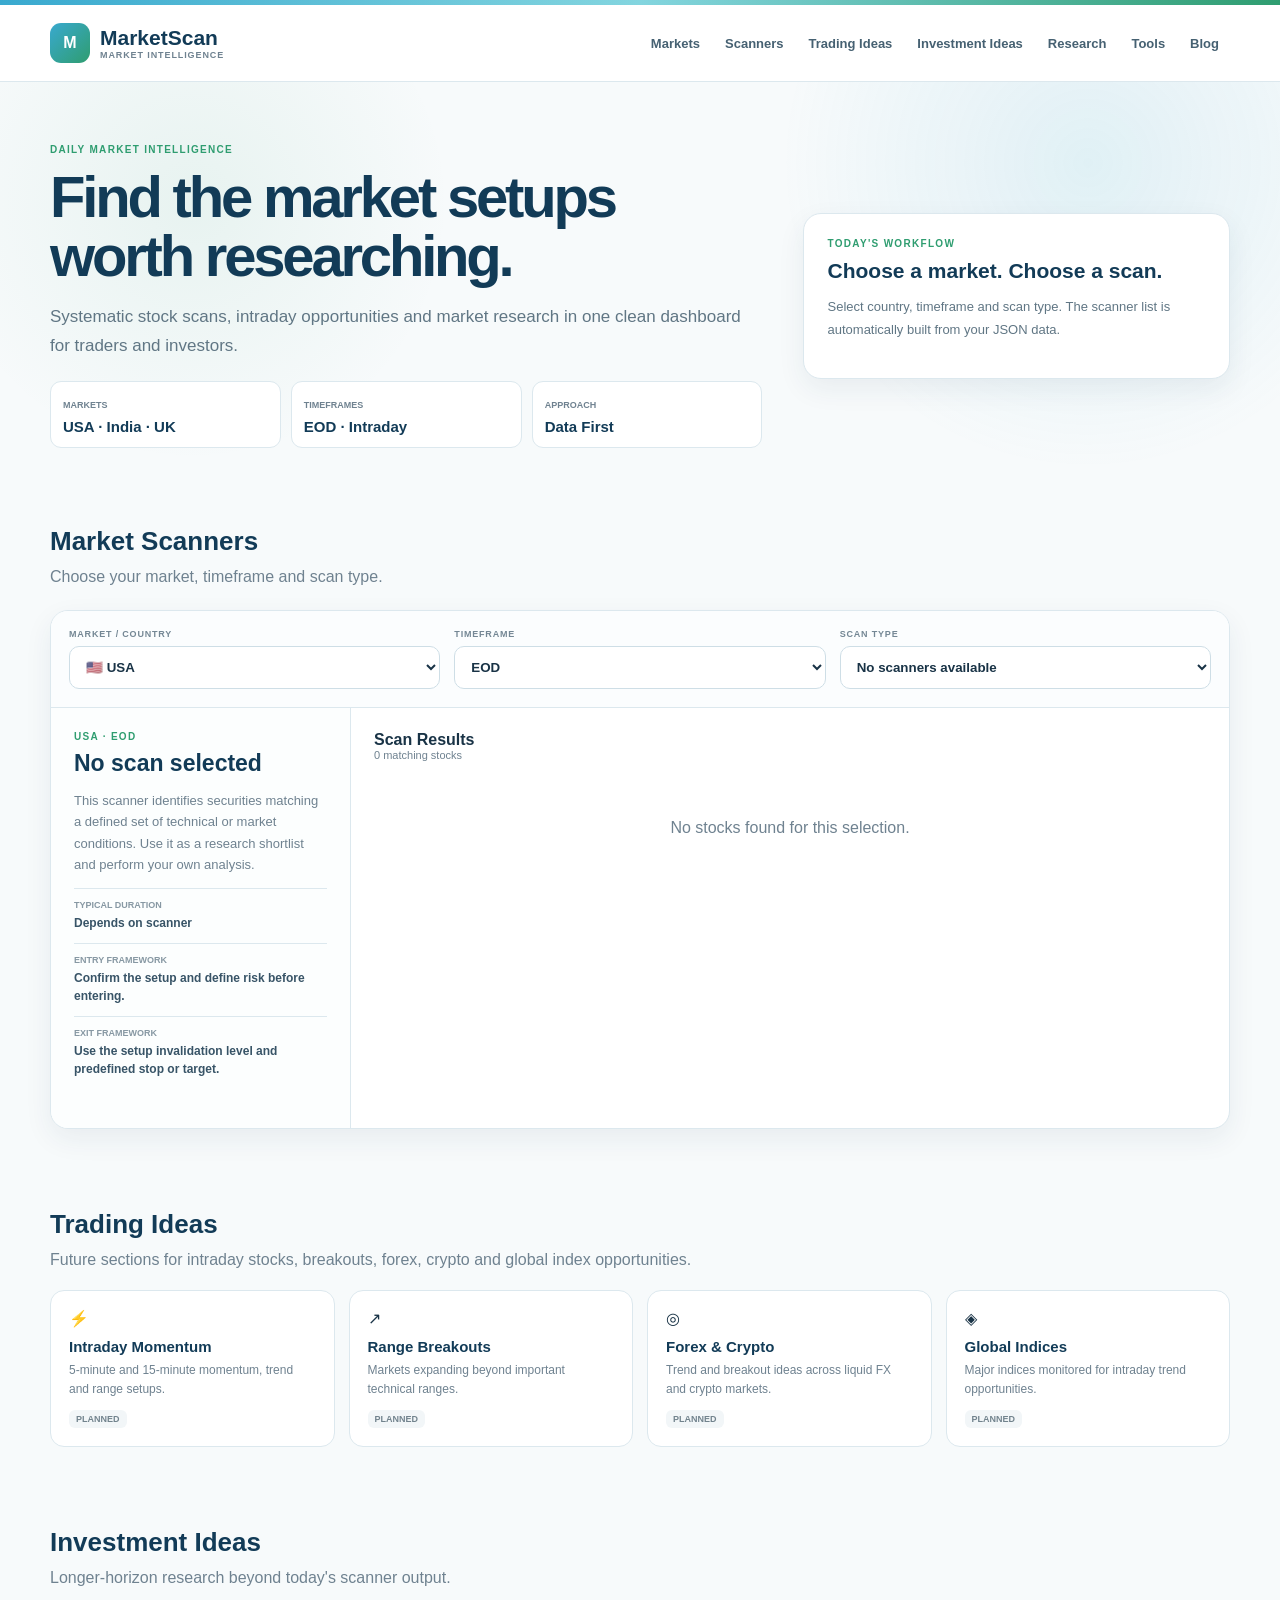
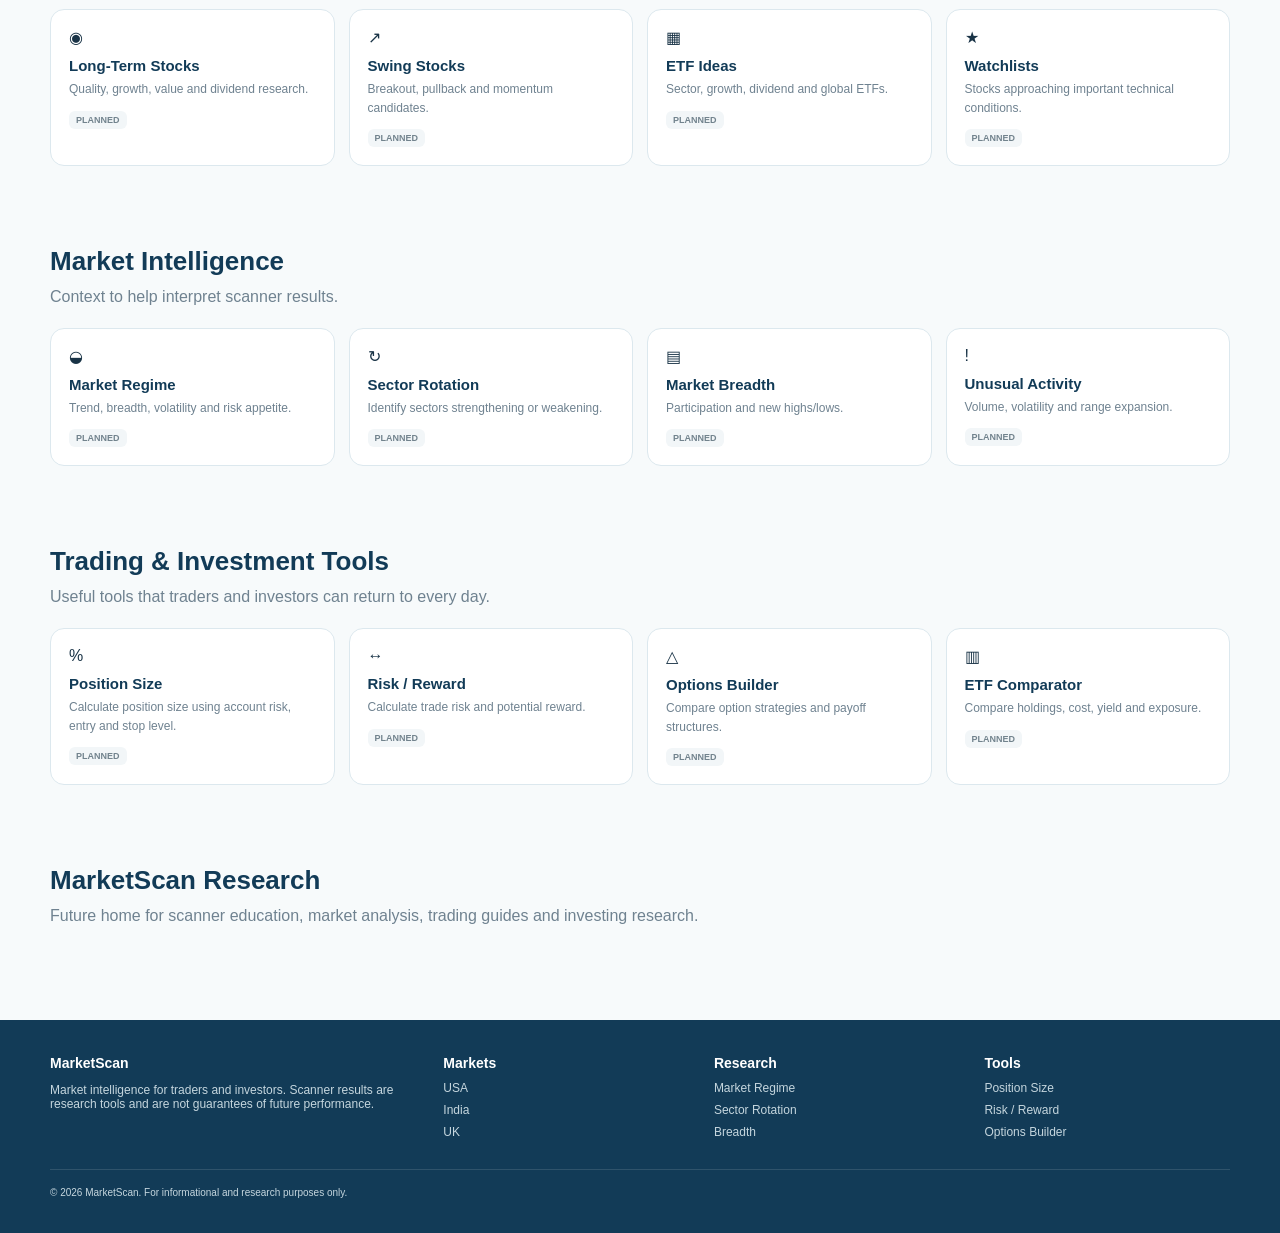
==== commit c2c4ff3b: "Update data file paths in index.html" ====
--- a/public/index.html
+++ b/public/index.html
@@ -1574,12 +1574,11 @@
 
 const DATA = {
 
-    eod: "public/data/eod.json",
-
-    intraday: "public/data/hourly.json"
+    eod: "./data/eod.json",
+
+    intraday: "./data/hourly.json"
 
 };
-
 
 /* ============================================================
    SCAN DESCRIPTIONS
